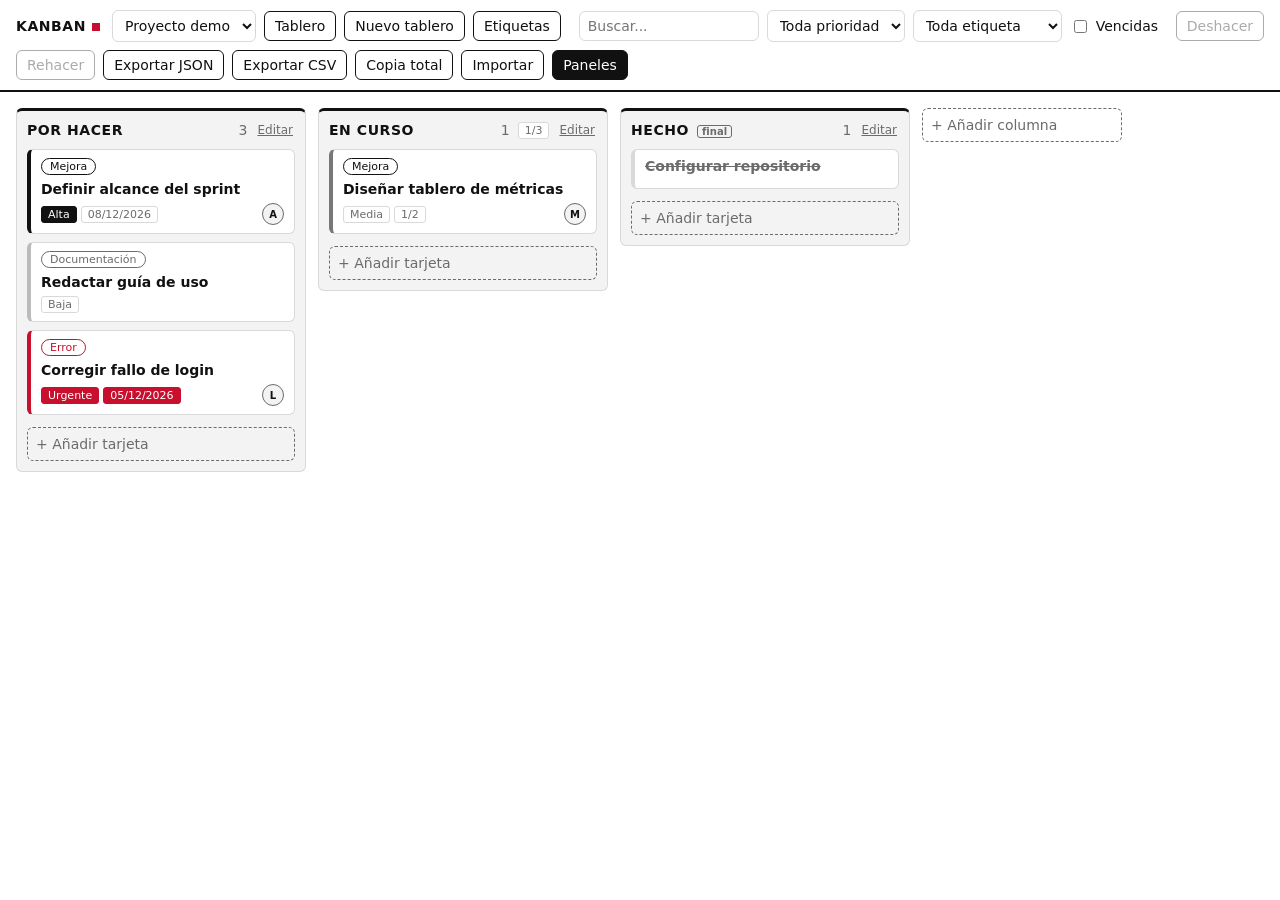
==== docs/kanban/index.html @ c12466ed "Add extensible kanban app with plugin system (docs/kanban) Vanilla ES modules, transactional store w" ====
<!doctype html>
<html lang="es">
<head>
  <meta charset="utf-8">
  <meta name="viewport" content="width=device-width, initial-scale=1">
  <title>Kanban</title>
  <link rel="icon" href="data:image/svg+xml,%3Csvg xmlns=%27http://www.w3.org/2000/svg%27 viewBox=%270 0 16 16%27%3E%3Crect width=%2716%27 height=%2716%27 fill=%27%23111%27/%3E%3Crect x=%274%27 y=%274%27 width=%278%27 height=%278%27 fill=%27%23c8102e%27/%3E%3C/svg%3E">
  <link rel="stylesheet" href="styles.css">
</head>
<body>
  <div id="app"></div>
  <noscript>Esta aplicación requiere JavaScript.</noscript>
  <script type="module" src="js/app.js"></script>
</body>
</html>
---- docs/kanban/styles.css ----
:root {
  --bg: #fff;
  --ink: #111;
  --muted: #6b6b6b;
  --line: #d9d9d9;
  --soft: #f3f3f3;
  --red: #c8102e;
  --radius: 6px;
  font-family: system-ui, -apple-system, "Segoe UI", Roboto, Helvetica, Arial, sans-serif;
  color-scheme: light;
}
* { box-sizing: border-box; }
html, body { height: 100%; margin: 0; background: var(--bg); color: var(--ink); font-size: 14px; }
#app { height: 100%; display: flex; flex-direction: column; }
button, input, select, textarea { font: inherit; color: inherit; }
:focus-visible { outline: 2px solid var(--red); outline-offset: 1px; }
.muted { color: var(--muted); }
.hint { color: var(--muted); font-size: 13px; }

/* Barra superior */
.top { display: flex; flex-wrap: wrap; align-items: center; gap: 8px; padding: 10px 16px; border-bottom: 2px solid var(--ink); background: var(--bg); }
.brand { font-weight: 800; letter-spacing: .04em; text-transform: uppercase; margin-right: 4px; }
.brand::after { content: ""; display: inline-block; width: 8px; height: 8px; background: var(--red); margin-left: 6px; }
.spacer { flex: 1; }
.top input[type=search], .top select, .dlg input[type=text], .dlg input[type=number], .dlg input[type=date], .dlg select, .dlg textarea, .composer textarea, .drawer input, .drawer select {
  border: 1px solid var(--line); background: #fff; border-radius: var(--radius); padding: 6px 8px;
}
.top input[type=search] { width: 180px; }
.btn { border: 1px solid var(--ink); background: #fff; border-radius: var(--radius); padding: 6px 10px; cursor: pointer; }
.btn:hover:not(:disabled) { background: var(--soft); }
.btn:disabled { opacity: .35; cursor: default; }
.btn.primary { background: var(--ink); color: #fff; }
.btn.primary:hover { background: #333; }
.btn.danger { border-color: var(--red); color: var(--red); }
.btn.danger:hover { background: var(--red); color: #fff; }
.btn.small { padding: 2px 8px; font-size: 12px; }
.check { display: flex; align-items: center; gap: 6px; }
.check.inline { display: inline-flex; }

/* Tablero */
.layout { flex: 1; min-height: 0; display: flex; }
.board { flex: 1; min-width: 0; display: flex; gap: 12px; padding: 16px; overflow-x: auto; align-items: flex-start; }
.col { flex: 0 0 290px; max-height: 100%; display: flex; flex-direction: column; background: var(--soft); border: 1px solid var(--line); border-top: 3px solid var(--ink); border-radius: var(--radius); }
.col.drop-before { box-shadow: -4px 0 0 var(--red); }
.col.drop-after { box-shadow: 4px 0 0 var(--red); }
.col-head { display: flex; align-items: center; gap: 8px; padding: 10px; cursor: grab; }
.col-head h2 { flex: 1; margin: 0; font-size: 14px; text-transform: uppercase; letter-spacing: .04em; overflow-wrap: anywhere; }
.done-flag { margin-left: 8px; font-size: 10px; font-weight: 600; border: 1px solid var(--muted); color: var(--muted); padding: 0 4px; border-radius: 3px; text-transform: none; letter-spacing: 0; }
.count { color: var(--muted); font-variant-numeric: tabular-nums; }
.icon-btn { border: 0; background: none; color: var(--muted); cursor: pointer; font-size: 12px; text-decoration: underline; padding: 2px; }
.icon-btn:hover { color: var(--red); }
.col-body { flex: 1; min-height: 40px; overflow-y: auto; padding: 0 10px 6px; display: flex; flex-direction: column; gap: 8px; }
.col-body.drop-col { background: #ebebeb; }
.placeholder { height: 4px; background: var(--red); border-radius: 2px; flex: none; }
.add-card, .add-col { border: 1px dashed var(--muted); background: transparent; color: var(--muted); border-radius: var(--radius); padding: 8px; cursor: pointer; text-align: left; margin: 6px 10px 10px; }
.add-card:hover, .add-col:hover { color: var(--ink); border-color: var(--ink); }
.add-col { flex: 0 0 200px; margin: 0; }
.composer { padding: 6px 10px 10px; }
.composer textarea { width: 100%; resize: vertical; }

/* Tarjetas */
.card { background: #fff; border: 1px solid var(--line); border-left: 4px solid var(--line); border-radius: var(--radius); padding: 8px 10px; cursor: grab; display: flex; flex-direction: column; gap: 6px; }
.card:hover { border-color: var(--ink); }
.card.dragging { opacity: .4; }
.card.done .title { color: var(--muted); text-decoration: line-through; }
.card.p-low { border-left-color: #bbb; }
.card.p-medium { border-left-color: #777; }
.card.p-high { border-left-color: var(--ink); }
.card.p-urgent { border-left-color: var(--red); }
.card .title { font-weight: 600; overflow-wrap: anywhere; }
.meta { display: flex; flex-wrap: wrap; gap: 4px; align-items: center; }
.badge { font-size: 11px; padding: 1px 6px; border-radius: 3px; border: 1px solid var(--line); color: var(--muted); background: #fff; }
.badge.red { background: var(--red); border-color: var(--red); color: #fff; }
.badge.black { background: var(--ink); border-color: var(--ink); color: #fff; }
.avatar { margin-left: auto; width: 22px; height: 22px; border-radius: 50%; background: var(--soft); border: 1px solid var(--muted); font-size: 10px; font-weight: 700; display: inline-flex; align-items: center; justify-content: center; }
.chips { display: flex; flex-wrap: wrap; gap: 4px; }
.chip { font-size: 11px; padding: 1px 8px; border-radius: 10px; border: 1px solid; background: #fff; }
.chip.black { color: var(--ink); border-color: var(--ink); }
.chip.red { color: var(--red); border-color: var(--red); }
.chip.gray { color: var(--muted); border-color: var(--muted); }
button.chip { cursor: pointer; opacity: .55; }
button.chip.on { opacity: 1; color: #fff; }
button.chip.black.on { background: var(--ink); }
button.chip.red.on { background: var(--red); }
button.chip.gray.on { background: var(--muted); }

/* Panel lateral */
.drawer { flex: 0 0 360px; max-width: 100%; border-left: 2px solid var(--ink); display: flex; flex-direction: column; min-height: 0; background: #fff; }
.tabs { display: flex; flex-wrap: wrap; border-bottom: 1px solid var(--line); align-items: center; }
.tab { border: 0; border-bottom: 3px solid transparent; background: none; padding: 10px 12px; cursor: pointer; }
.tab.on { border-bottom-color: var(--red); font-weight: 700; }
.tabs .close { margin-left: auto; margin-right: 8px; }
.drawer-body { padding: 14px; overflow-y: auto; flex: 1; }
.drawer h4 { margin: 18px 0 8px; text-transform: uppercase; font-size: 12px; letter-spacing: .05em; }
.kpis { display: grid; grid-template-columns: repeat(3, 1fr); gap: 8px; }
.kpi { border: 1px solid var(--line); border-radius: var(--radius); padding: 8px; display: flex; flex-direction: column; }
.kpi strong { font-size: 20px; }
.kpi span { color: var(--muted); font-size: 12px; }
.kpi.red { border-color: var(--red); }
.kpi.red strong { color: var(--red); }
.bar-row { display: grid; grid-template-columns: 110px 1fr 28px; gap: 8px; align-items: center; margin: 4px 0; font-size: 13px; }
.bar-label { overflow: hidden; text-overflow: ellipsis; white-space: nowrap; }
.bar-track { background: var(--soft); height: 10px; border-radius: 5px; overflow: hidden; }
.bar-fill { display: block; height: 100%; background: var(--ink); }
.bar-fill.red { background: var(--red); }
.bar-value { text-align: right; font-variant-numeric: tabular-nums; }
.stack { display: flex; flex-direction: column; gap: 8px; }
.stack label, .dlg label, .field { display: flex; flex-direction: column; gap: 4px; font-size: 13px; color: var(--muted); }
.stack label input, .stack label select { color: var(--ink); }
ul.plain { list-style: none; margin: 12px 0 0; padding: 0; display: flex; flex-direction: column; gap: 6px; }
ul.plain li { display: flex; justify-content: space-between; align-items: center; gap: 8px; border-bottom: 1px solid var(--soft); padding-bottom: 6px; }
ul.log li { flex-direction: column; align-items: flex-start; gap: 0; }
ul.log time { color: var(--red); font-size: 11px; font-variant-numeric: tabular-nums; }
.plugin .check { align-items: flex-start; }

/* Diálogos */
.dlg { border: 2px solid var(--ink); border-radius: var(--radius); padding: 0; width: min(440px, 92vw); max-height: 92vh; }
.dlg::backdrop { background: rgba(0, 0, 0, .45); }
.dlg-body { padding: 18px; display: flex; flex-direction: column; gap: 12px; }
.dlg-body.wide { width: min(620px, 92vw); }
.dlg h3 { margin: 0; text-transform: uppercase; font-size: 14px; letter-spacing: .05em; }
.dlg label.check { flex-direction: row; color: var(--ink); }
.dlg .row, .row { display: flex; gap: 8px; align-items: center; }
.row.end { justify-content: flex-end; margin-top: 4px; }
.row .left { margin-right: auto; }
.row input[type=text] { flex: 1; }
.dlg textarea, .dlg input[type=text] { width: 100%; }
.grid2 { display: grid; grid-template-columns: 1fr 1fr; gap: 10px; }
.checklist { display: flex; flex-direction: column; gap: 6px; }
.lbl { font-size: 13px; color: var(--muted); }

/* Avisos */
.toasts { position: fixed; bottom: 16px; left: 50%; transform: translateX(-50%); display: flex; flex-direction: column; gap: 6px; z-index: 50; }
.toast { background: var(--ink); color: #fff; padding: 8px 14px; border-radius: var(--radius); border-left: 4px solid var(--red); }

@media (max-width: 720px) {
  .layout { flex-direction: column; }
  .drawer { flex: 0 0 45%; border-left: 0; border-top: 2px solid var(--ink); }
  .col { flex-basis: 82vw; }
  .grid2 { grid-template-columns: 1fr; }
  .top input[type=search] { width: 120px; }
}
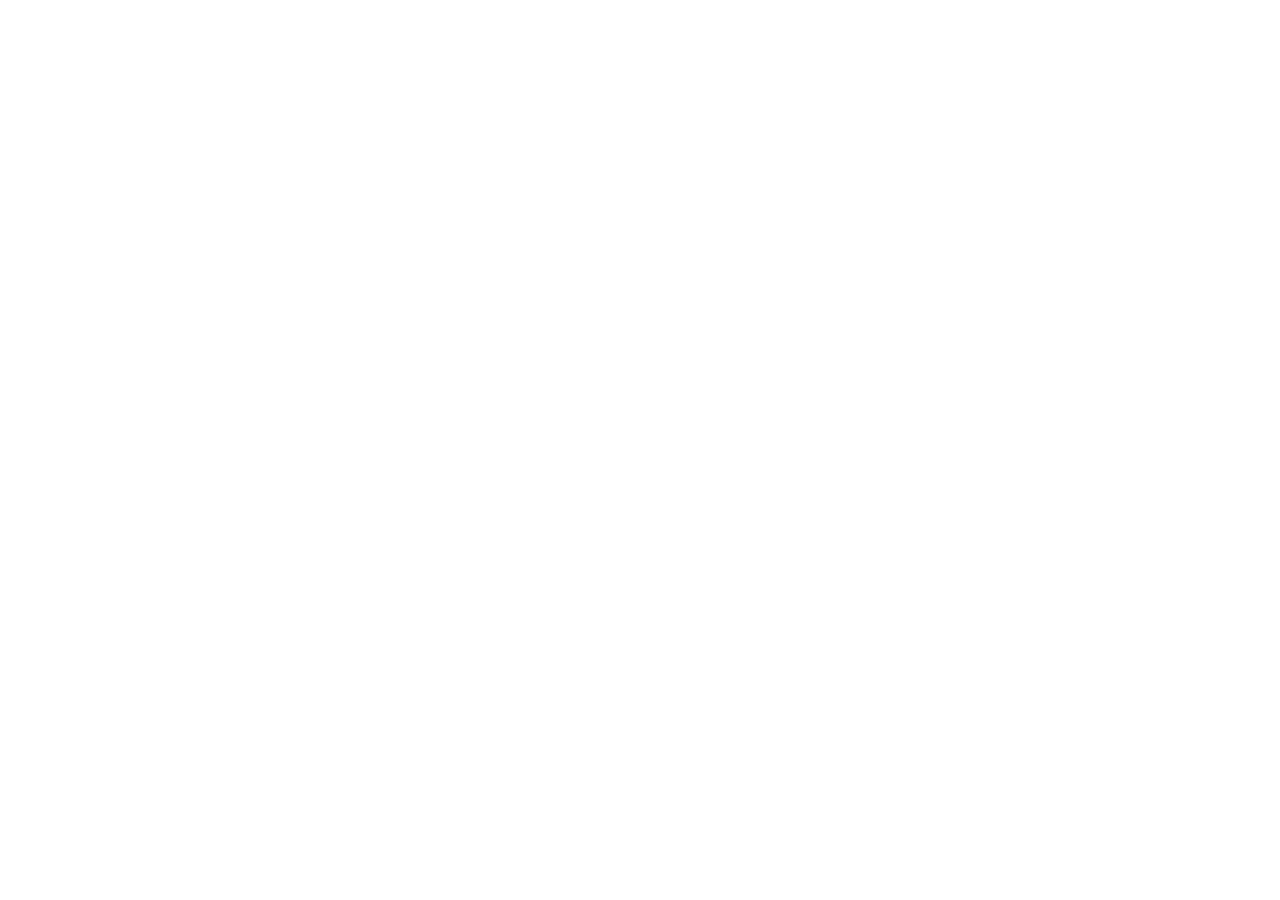
==== commit 863e2d5a: "Serve kanban at docs/kanban.html and link it from the landing menu kanban/index.html now redirects t" ====
--- a/docs/kanban/index.html
+++ b/docs/kanban/index.html
@@ -2,14 +2,8 @@
 <html lang="es">
 <head>
   <meta charset="utf-8">
-  <meta name="viewport" content="width=device-width, initial-scale=1">
+  <meta http-equiv="refresh" content="0; url=../kanban.html">
   <title>Kanban</title>
-  <link rel="icon" href="data:image/svg+xml,%3Csvg xmlns=%27http://www.w3.org/2000/svg%27 viewBox=%270 0 16 16%27%3E%3Crect width=%2716%27 height=%2716%27 fill=%27%23111%27/%3E%3Crect x=%274%27 y=%274%27 width=%278%27 height=%278%27 fill=%27%23c8102e%27/%3E%3C/svg%3E">
-  <link rel="stylesheet" href="styles.css">
 </head>
-<body>
-  <div id="app"></div>
-  <noscript>Esta aplicación requiere JavaScript.</noscript>
-  <script type="module" src="js/app.js"></script>
-</body>
+<body><a href="../kanban.html">Ir al kanban</a></body>
 </html>
